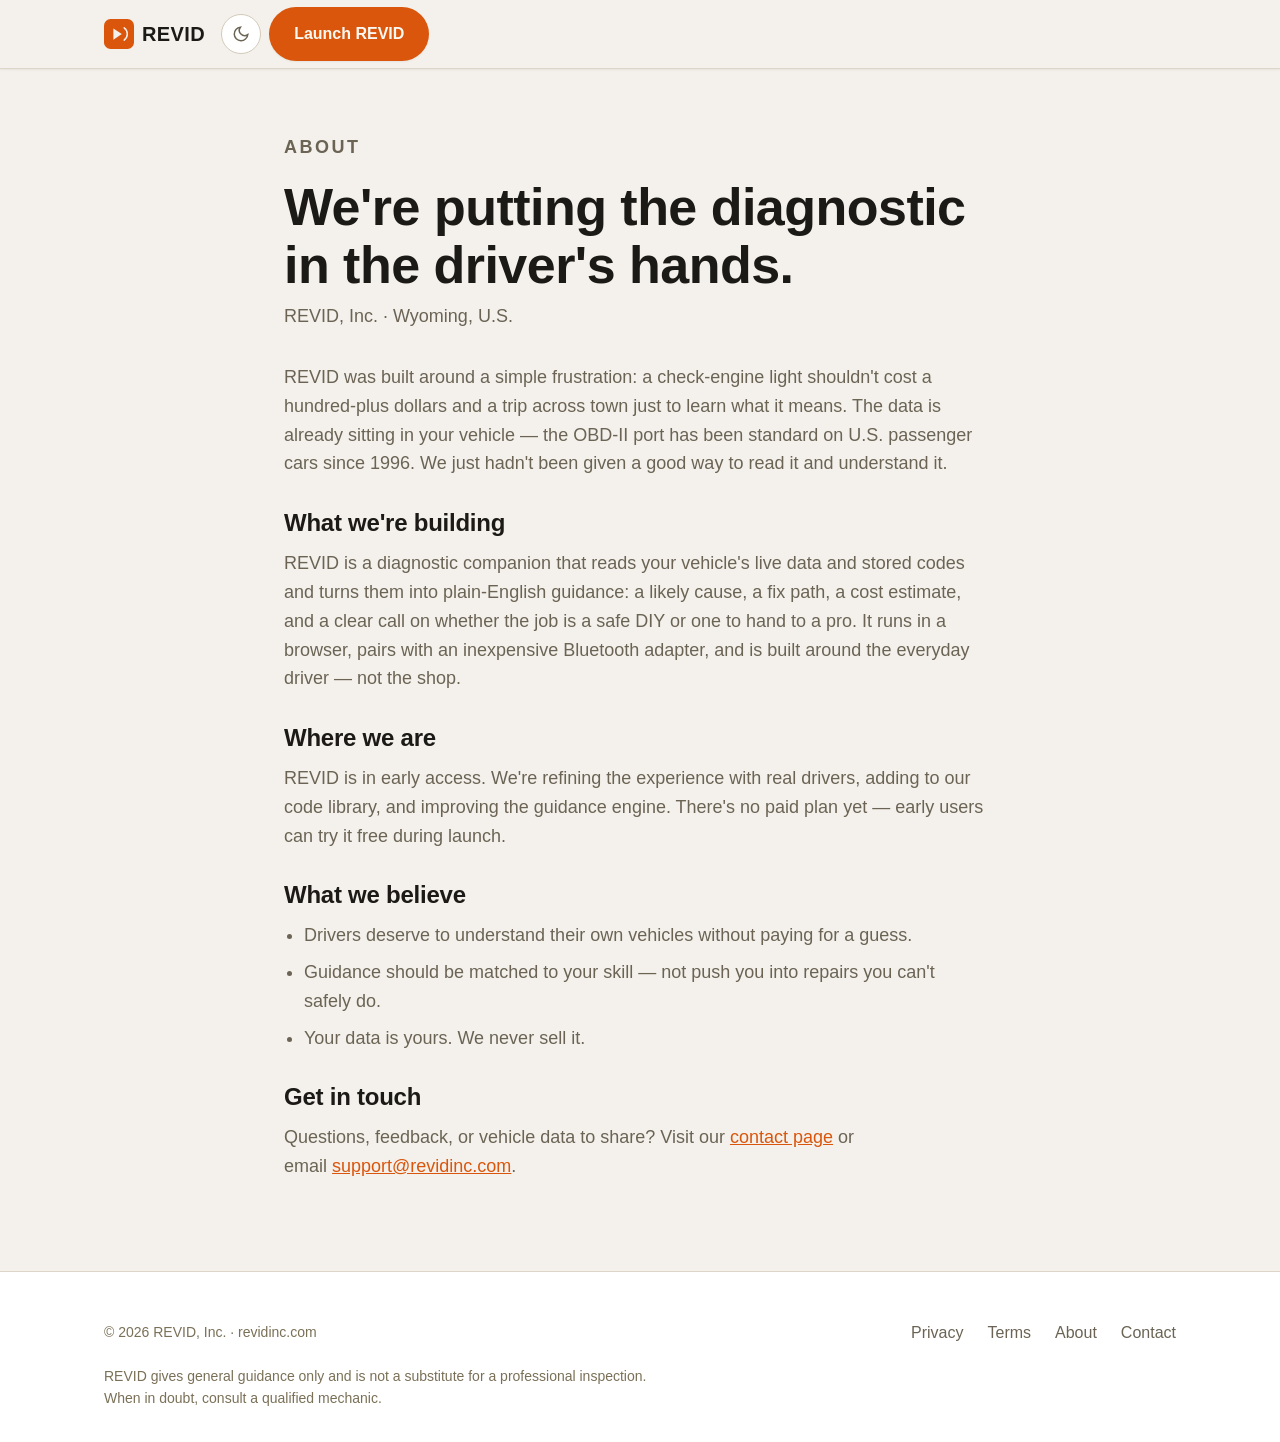
==== about.html @ e840b233 "REVID marketing landing page + legal pages (revidinc.com)" ====
<!doctype html>
<html lang="en">
  <head>
    <meta charset="UTF-8" />
    <meta name="viewport" content="width=device-width, initial-scale=1.0" />
    <title>About — REVID</title>
    <meta name="description" content="REVID is building the diagnostic companion that helps everyday drivers know whether to fix a vehicle themselves or call a shop." />
    <meta name="theme-color" content="#d9560c" />
    <link rel="icon" href="data:image/svg+xml,%3Csvg xmlns='http://www.w3.org/2000/svg' viewBox='0 0 32 32'%3E%3Crect width='32' height='32' rx='7' fill='%23E8600A'/%3E%3Cpath d='M10 22V10l9 6-9 6z' fill='%23151311'/%3E%3Cpath d='M21.5 9.5a8 8 0 010 13' stroke='%23151311' stroke-width='1.6' stroke-linecap='round' fill='none'/%3E%3C/svg%3E" />
    <link rel="preconnect" href="https://fonts.googleapis.com" />
    <link rel="preconnect" href="https://fonts.gstatic.com" crossorigin />
    <link rel="preconnect" href="https://api.fontshare.com" crossorigin />
    <link href="https://api.fontshare.com/v2/css?f[]=cabinet-grotesk@700,500,800&f[]=general-sans@400,500,600,700&display=swap" rel="stylesheet" />
    <link rel="stylesheet" href="base.css" />
    <link rel="stylesheet" href="style.css" />
  </head>
  <body>
    <header class="header is-scrolled">
      <div class="container header__inner">
        <a class="brand" href="index.html" aria-label="REVID home">
          <svg class="brand-mark" viewBox="0 0 32 32" fill="none" aria-hidden="true"><rect width="32" height="32" rx="7" fill="var(--color-primary)"/><path d="M10 22V10l9 6-9 6z" fill="var(--color-bg)"/><path d="M21.5 9.5a8 8 0 010 13" stroke="var(--color-bg)" stroke-width="1.6" stroke-linecap="round" fill="none"/></svg>
          <span class="brand-name">REVID</span>
        </a>
        <div class="header__actions">
          <button class="theme-toggle" type="button" data-theme-toggle aria-label="Switch to dark mode"><svg width="18" height="18" viewBox="0 0 24 24" fill="none" stroke="currentColor" stroke-width="2"><path d="M21 12.79A9 9 0 1 1 11.21 3 7 7 0 0 0 21 12.79z"/></svg></button>
          <a class="btn btn--primary" href="https://www.perplexity.ai/computer/a/revid-CUBBGWYcSwKkNZOk7TjBsw" target="_blank" rel="noopener noreferrer">Launch REVID</a>
        </div>
      </div>
    </header>

    <main>
      <section class="legal">
        <div class="container prose">
          <p class="eyebrow">About</p>
          <h1 class="legal__title">We're putting the diagnostic in the driver's hands.</h1>
          <p class="legal__meta">REVID, Inc. · Wyoming, U.S.</p>

          <p>REVID was built around a simple frustration: a check-engine light shouldn't cost a hundred-plus dollars and a trip across town just to learn what it means. The data is already sitting in your vehicle — the OBD-II port has been standard on U.S. passenger cars since 1996. We just hadn't been given a good way to read it and understand it.</p>

          <h2>What we're building</h2>
          <p>REVID is a diagnostic companion that reads your vehicle's live data and stored codes and turns them into plain-English guidance: a likely cause, a fix path, a cost estimate, and a clear call on whether the job is a safe DIY or one to hand to a pro. It runs in a browser, pairs with an inexpensive Bluetooth adapter, and is built around the everyday driver — not the shop.</p>

          <h2>Where we are</h2>
          <p>REVID is in early access. We're refining the experience with real drivers, adding to our code library, and improving the guidance engine. There's no paid plan yet — early users can try it free during launch.</p>

          <h2>What we believe</h2>
          <ul>
            <li>Drivers deserve to understand their own vehicles without paying for a guess.</li>
            <li>Guidance should be matched to your skill — not push you into repairs you can't safely do.</li>
            <li>Your data is yours. We never sell it.</li>
          </ul>

          <h2>Get in touch</h2>
          <p>Questions, feedback, or vehicle data to share? Visit our <a href="contact.html">contact page</a> or email <a href="mailto:support@revidinc.com">support@revidinc.com</a>.</p>
        </div>
      </section>
    </main>

    <footer class="footer">
      <div class="container">
        <div class="footer__bottom" style="margin-top:0;border-top:none;padding-top:0">
          <span>© 2026 REVID, Inc. · revidinc.com</span>
          <nav class="footer__links" aria-label="Legal and company" style="justify-content:flex-end">
            <a href="privacy.html">Privacy</a>
            <a href="terms.html">Terms</a>
            <a href="about.html">About</a>
            <a href="contact.html">Contact</a>
          </nav>
        </div>
        <p class="footer__disclaimer">REVID gives general guidance only and is not a substitute for a professional inspection. When in doubt, consult a qualified mechanic.</p>
      </div>
    </footer>

    <script>
      (function(){var r=document.documentElement;var t=document.querySelector('[data-theme-toggle]');var d=matchMedia('(prefers-color-scheme:dark)').matches?'dark':'light';r.setAttribute('data-theme',d);if(t){t.addEventListener('click',function(){d=d==='dark'?'light':'dark';r.setAttribute('data-theme',d);t.setAttribute('aria-label','Switch to '+(d==='dark'?'light':'dark')+' mode');});}})();
    </script>
  </body>
</html>
---- base.css ----
/* REVID — base reset & base styles */
*, *::before, *::after { box-sizing: border-box; margin: 0; padding: 0; }

html {
  -webkit-text-size-adjust: none;
  text-size-adjust: none;
  -webkit-font-smoothing: antialiased;
  -moz-osx-font-smoothing: grayscale;
  text-rendering: optimizeLegibility;
  scroll-behavior: smooth;
  scroll-padding-top: 5rem;
}

body {
  min-height: 100dvh;
  line-height: 1.6;
  font-family: var(--font-body);
  font-size: var(--text-base);
  color: var(--color-text);
  background-color: var(--color-bg);
}

img, svg { display: block; max-width: 100%; height: auto; }
ul[role='list'], ol[role='list'] { list-style: none; }
input, button, textarea, select { font: inherit; color: inherit; }

a, button { transition: color .18s ease, background .18s ease, border-color .18s ease, box-shadow .18s ease, transform .18s ease; }

:focus-visible { outline: 2px solid var(--color-primary); outline-offset: 3px; border-radius: var(--radius-sm); }

::selection { background: var(--color-primary-highlight); color: var(--color-text); }

h1, h2, h3, h4 { font-family: var(--font-display); line-height: 1.12; text-wrap: balance; font-weight: 700; letter-spacing: -0.01em; }
p, li, figcaption { text-wrap: pretty; max-width: 72ch; }

@media (prefers-reduced-motion: reduce) {
  *, *::before, *::after { animation-duration: .01ms !important; transition-duration: .01ms !important; scroll-behavior: auto !important; }
}
---- style.css ----
/* ==========================================================================
   REVID marketing site — design tokens + components
   Palette: industrial charcoal + safety-orange accent (matches the REVID app)
   ========================================================================== */

:root,
[data-theme='light'] {
  --color-bg: #f4f1ec;
  --color-surface: #ffffff;
  --color-surface-2: #fbf9f5;
  --color-surface-offset: #ece7dd;
  --color-divider: #ddd6c8;
  --color-border: #d2c9b8;

  --color-text: #1c1a16;
  --color-text-muted: #6b6455;
  --color-text-faint: #7a7057;
  --color-text-inverse: #fbf8f2;

  --color-primary: #d9560c;
  --color-primary-hover: #b8480a;
  --color-primary-active: #963c08;
  --color-primary-highlight: #f6ddc9;

  --color-success: #3f7a3a;
  --color-success-highlight: #d9e8d3;
  --color-warning: #b8860b;
  --color-warning-highlight: #f0e0b0;
  --color-error: #b3261e;

  --radius-sm: 0.4rem;
  --radius-md: 0.7rem;
  --radius-lg: 1.1rem;
  --radius-full: 9999px;

  --shadow-sm: 0 1px 2px rgba(28,26,22,.06);
  --shadow-md: 0 6px 18px rgba(28,26,22,.09);
  --shadow-lg: 0 16px 40px rgba(28,26,22,.14);

  --font-display: 'Cabinet Grotesk', 'General Sans', sans-serif;
  --font-body: 'General Sans', 'Helvetica Neue', sans-serif;

  --text-xs: clamp(0.75rem, 0.7rem + 0.25vw, 0.875rem);
  --text-sm: clamp(0.875rem, 0.8rem + 0.35vw, 1rem);
  --text-base: clamp(1rem, 0.95rem + 0.25vw, 1.125rem);
  --text-lg: clamp(1.125rem, 1rem + 0.75vw, 1.5rem);
  --text-xl: clamp(1.5rem, 1.2rem + 1.25vw, 2.25rem);
  --text-2xl: clamp(2rem, 1.3rem + 2.6vw, 3.25rem);

  --space-1: .25rem; --space-2: .5rem; --space-3: .75rem; --space-4: 1rem;
  --space-5: 1.25rem; --space-6: 1.5rem; --space-8: 2rem; --space-10: 2.5rem;
  --space-12: 3rem; --space-16: 4rem; --space-20: 5rem; --space-24: 6rem;

  --content: 1120px;
}

[data-theme='dark'] {
  --color-bg: #17140f;
  --color-surface: #1e1a14;
  --color-surface-2: #221d16;
  --color-surface-offset: #29231a;
  --color-divider: #342c20;
  --color-border: #3d3325;

  --color-text: #f1ece1;
  --color-text-muted: #b3a790;
  --color-text-faint: #7a7057;
  --color-text-inverse: #1c1a16;

  --color-primary: #ef7b2e;
  --color-primary-hover: #f5934f;
  --color-primary-active: #f8a86c;
  --color-primary-highlight: #4a3420;

  --color-success: #79c26e;
  --color-success-highlight: #2b3d24;
  --color-warning: #e0b843;
  --color-warning-highlight: #4a3d1c;
  --color-error: #e5645c;

  --shadow-sm: 0 1px 2px rgba(0,0,0,.3);
  --shadow-md: 0 6px 18px rgba(0,0,0,.35);
  --shadow-lg: 0 16px 40px rgba(0,0,0,.5);
}

/* ---------- Layout ---------- */
.container { width: 100%; max-width: var(--content); margin-inline: auto; padding-inline: var(--space-6); }
.section { padding-block: clamp(var(--space-12), 7vw, var(--space-24)); }
.section--tight { padding-block: clamp(var(--space-10), 5vw, var(--space-16)); }
.eyebrow { display: inline-flex; align-items: center; gap: var(--space-2); font-family: var(--font-body); font-size: var(--text-xs); font-weight: 600; letter-spacing: .14em; text-transform: uppercase; color: var(--color-primary); margin-bottom: var(--space-4); }
.section-title { font-size: var(--text-xl); margin-bottom: var(--space-4); }
.section-lead { color: var(--color-text-muted); font-size: var(--text-lg); max-width: 60ch; }
.section-head { margin-bottom: clamp(var(--space-8), 4vw, var(--space-12)); }

/* ---------- Header ---------- */
.header {
  position: sticky; top: 0; z-index: 50;
  background: color-mix(in oklab, var(--color-bg) 88%, transparent);
  backdrop-filter: blur(12px);
  border-bottom: 1px solid transparent;
  transition: border-color .25s ease, box-shadow .25s ease;
}
.header.is-scrolled { border-bottom-color: var(--color-divider); box-shadow: var(--shadow-sm); }
.header__inner { display: flex; align-items: center; gap: var(--space-4); height: 4.25rem; }
.brand { display: inline-flex; align-items: center; gap: var(--space-2); text-decoration: none; color: var(--color-text); }
.brand-mark { width: 30px; height: 30px; flex: none; }
.brand-name { font-family: var(--font-display); font-weight: 800; font-size: 1.25rem; letter-spacing: .02em; }
.header__nav { display: none; margin-left: auto; gap: var(--space-6); }
.header__nav a { color: var(--color-text-muted); text-decoration: none; font-size: var(--text-sm); font-weight: 500; }
.header__nav a:hover { color: var(--color-text); }
.header__actions { margin-left: auto; display: flex; align-items: center; gap: var(--space-2); }
.theme-toggle { display: inline-flex; align-items: center; justify-content: center; width: 2.5rem; height: 2.5rem; border-radius: var(--radius-full); border: 1px solid var(--color-border); background: var(--color-surface); color: var(--color-text-muted); }
.theme-toggle:hover { color: var(--color-text); border-color: var(--color-text-faint); }
@media (min-width: 880px) { .header__nav { display: flex; } .header__actions { margin-left: 0; } }

/* ---------- Buttons ---------- */
.btn { display: inline-flex; align-items: center; justify-content: center; gap: var(--space-2); font-family: var(--font-body); font-size: var(--text-sm); font-weight: 600; text-decoration: none; border-radius: var(--radius-full); padding: .8rem 1.5rem; min-height: 2.75rem; cursor: pointer; border: 1px solid transparent; white-space: nowrap; }
.btn--primary { background: var(--color-primary); color: var(--color-text-inverse); box-shadow: var(--shadow-sm); }
.btn--primary:hover { background: var(--color-primary-hover); }
.btn--primary:active { background: var(--color-primary-active); transform: translateY(1px); }
.btn--ghost { background: transparent; color: var(--color-text); border-color: var(--color-border); }
.btn--ghost:hover { border-color: var(--color-text-faint); background: var(--color-surface-offset); }
.btn--lg { padding: 1rem 1.85rem; min-height: 3.1rem; font-size: var(--text-base); }

/* ---------- Hero ---------- */
.hero { position: relative; padding-top: clamp(var(--space-10), 6vw, var(--space-20)); padding-bottom: clamp(var(--space-12), 7vw, var(--space-24)); overflow: hidden; }
.hero__grid { display: grid; gap: clamp(var(--space-10), 5vw, var(--space-16)); align-items: center; }
@media (min-width: 920px) { .hero__grid { grid-template-columns: 1.05fr .95fr; } }
.hero__title { font-size: var(--text-2xl); margin-bottom: var(--space-5); }
.hero__sub { font-size: var(--text-lg); color: var(--color-text-muted); max-width: 46ch; margin-bottom: var(--space-8); }
.hero__cta { display: flex; flex-wrap: wrap; gap: var(--space-3); align-items: center; margin-bottom: var(--space-5); }
.hero__trust { display: flex; flex-wrap: wrap; gap: var(--space-4) var(--space-6); color: var(--color-text-muted); font-size: var(--text-sm); }
.hero__trust li { display: flex; align-items: center; gap: var(--space-2); }
.dot { width: 7px; height: 7px; border-radius: 50%; background: var(--color-success); flex: none; }

/* ---------- Mock dashboard card ---------- */
.dash { background: var(--color-surface); border: 1px solid var(--color-border); border-radius: var(--radius-lg); box-shadow: var(--shadow-lg); overflow: hidden; }
.dash__bar { display: flex; align-items: center; gap: var(--space-3); padding: var(--space-4) var(--space-5); border-bottom: 1px solid var(--color-divider); background: var(--color-surface-2); }
.dash__vin { font-size: var(--text-xs); color: var(--color-text-muted); font-variant-numeric: tabular-nums; }
.dash__live { margin-left: auto; display: inline-flex; align-items: center; gap: var(--space-2); font-size: var(--text-xs); font-weight: 600; color: var(--color-success); }
.dash__live .dot { background: var(--color-success); box-shadow: 0 0 0 0 color-mix(in oklab, var(--color-success) 60%, transparent); animation: pulse 1.8s infinite; }
@keyframes pulse { 0% { box-shadow: 0 0 0 0 color-mix(in oklab, var(--color-success) 55%, transparent); } 70% { box-shadow: 0 0 0 7px transparent; } 100% { box-shadow: 0 0 0 0 transparent; } }
.dash__body { padding: var(--space-5); display: grid; gap: var(--space-4); }
.gauges { display: grid; grid-template-columns: repeat(2, 1fr); gap: var(--space-3); }
.gauge { background: var(--color-surface-2); border: 1px solid var(--color-divider); border-radius: var(--radius-md); padding: var(--space-3) var(--space-4); }
.gauge__label { font-size: var(--text-xs); color: var(--color-text-muted); text-transform: uppercase; letter-spacing: .08em; }
.gauge__value { font-family: var(--font-display); font-weight: 700; font-size: 1.35rem; font-variant-numeric: tabular-nums; }
.gauge__unit { font-size: var(--text-sm); color: var(--color-text-muted); font-weight: 500; margin-left: .15rem; }
.diag { border: 1px solid var(--color-divider); border-radius: var(--radius-md); padding: var(--space-4) var(--space-5); background: var(--color-surface); }
.diag__head { display: flex; align-items: center; gap: var(--space-2); font-size: var(--text-sm); font-weight: 600; margin-bottom: var(--space-2); }
.chip { display: inline-flex; align-items: center; gap: var(--space-1); font-size: var(--text-xs); font-weight: 600; padding: .2rem .6rem; border-radius: var(--radius-full); }
.chip--ok { background: var(--color-success-highlight); color: var(--color-success); }
.chip--warn { background: var(--color-warning-highlight); color: var(--color-warning); }
.diag__cause { font-weight: 600; margin-bottom: var(--space-1); }
.diag__verdict { display: flex; align-items: center; gap: var(--space-2); color: var(--color-text-muted); font-size: var(--text-sm); }
.cost { display: flex; align-items: baseline; justify-content: space-between; gap: var(--space-3); padding-top: var(--space-3); border-top: 1px solid var(--color-divider); }
.cost__label { font-size: var(--text-sm); color: var(--color-text-muted); }
.cost__value { font-family: var(--font-display); font-weight: 700; font-variant-numeric: tabular-nums; }

/* ---------- Problem / agitation ---------- */
.problem { background: var(--color-surface); border-block: 1px solid var(--color-divider); }
.problem__grid { display: grid; gap: var(--space-6); align-items: center; }
@media (min-width: 880px) { .problem__grid { grid-template-columns: 1.2fr 1fr; } }
.problem__title { font-size: var(--text-xl); }
.problem__title em { font-style: normal; color: var(--color-primary); }
.stat { display: grid; gap: var(--space-1); }
.stat__num { font-family: var(--font-display); font-weight: 800; font-size: 2.4rem; color: var(--color-primary); line-height: 1; }
.stat__cap { color: var(--color-text-muted); font-size: var(--text-sm); }

/* ---------- Steps ---------- */
.steps { display: grid; gap: var(--space-5); counter-reset: step; }
@media (min-width: 820px) { .steps { grid-template-columns: repeat(3, 1fr); } }
.step { background: var(--color-surface); border: 1px solid var(--color-border); border-radius: var(--radius-lg); padding: var(--space-6); }
.step__num { display: inline-flex; align-items: center; justify-content: center; width: 2.25rem; height: 2.25rem; border-radius: var(--radius-full); background: var(--color-primary); color: var(--color-text-inverse); font-family: var(--font-display); font-weight: 700; margin-bottom: var(--space-4); }
.step__title { font-size: var(--text-lg); margin-bottom: var(--space-2); }
.step__text { color: var(--color-text-muted); font-size: var(--text-sm); }

/* ---------- Need / audience rows ---------- */
.need { display: grid; gap: var(--space-4); }
@media (min-width: 820px) { .need { grid-template-columns: repeat(3, 1fr); } }
.need__item { display: flex; gap: var(--space-3); align-items: flex-start; padding: var(--space-5); background: var(--color-surface); border: 1px solid var(--color-border); border-radius: var(--radius-md); }
.need__icon { flex: none; width: 2.5rem; height: 2.5rem; }
.need__title { font-weight: 600; font-size: var(--text-sm); margin-bottom: 2px; }
.need__text { color: var(--color-text-muted); font-size: var(--text-sm); }

/* ---------- Feature grid ---------- */
.features { display: grid; gap: var(--space-4); }
@media (min-width: 720px) { .features { grid-template-columns: repeat(2, 1fr); } }
@media (min-width: 1040px) { .features { grid-template-columns: repeat(3, 1fr); } }
.feature { background: var(--color-surface); border: 1px solid var(--color-border); border-radius: var(--radius-lg); padding: var(--space-6); }
.feature__icon { width: 2.5rem; height: 2.5rem; margin-bottom: var(--space-4); color: var(--color-primary); }
.feature__title { font-size: var(--text-lg); margin-bottom: var(--space-2); }
.feature__text { color: var(--color-text-muted); font-size: var(--text-sm); }

/* ---------- Not-a-mechanic callout ---------- */
.callout { display: grid; gap: var(--space-3); background: var(--color-warning-highlight); border: 1px solid color-mix(in oklab, var(--color-warning) 35%, transparent); border-left: 4px solid var(--color-warning); border-radius: var(--radius-md); padding: var(--space-5) var(--space-6); }
.callout__title { display: flex; align-items: center; gap: var(--space-2); font-weight: 600; color: var(--color-warning); }
.callout__text { color: var(--color-text); font-size: var(--text-sm); }

/* ---------- Early access / CTA band ---------- */
.band { background: var(--color-surface-offset); border: 1px solid var(--color-divider); border-radius: var(--radius-lg); padding: clamp(var(--space-8), 5vw, var(--space-16)); text-align: center; }
.band__title { font-size: var(--text-xl); margin-bottom: var(--space-3); }
.band__text { color: var(--color-text-muted); margin-inline: auto; margin-bottom: var(--space-6); }
.cta-band { background: var(--color-text); color: var(--color-text-inverse); border-radius: var(--radius-lg); padding: clamp(var(--space-10), 6vw, var(--space-20)); text-align: center; }
.cta-band__title { font-size: var(--text-xl); color: var(--color-text-inverse); margin-bottom: var(--space-3); }
.cta-band__text { color: color-mix(in oklab, var(--color-text-inverse) 75%, transparent); margin-inline: auto; margin-bottom: var(--space-6); }

/* ---------- FAQ ---------- */
.faq { display: grid; gap: var(--space-3); max-width: 760px; margin-inline: auto; }
.faq details { background: var(--color-surface); border: 1px solid var(--color-border); border-radius: var(--radius-md); padding: var(--space-4) var(--space-5); }
.faq summary { cursor: pointer; font-weight: 600; list-style: none; display: flex; justify-content: space-between; gap: var(--space-4); align-items: center; }
.faq summary::-webkit-details-marker { display: none; }
.faq summary::after { content: '+'; font-family: var(--font-display); font-weight: 700; color: var(--color-primary); transition: transform .2s ease; }
.faq details[open] summary::after { transform: rotate(45deg); }
.faq__a { color: var(--color-text-muted); font-size: var(--text-sm); margin-top: var(--space-3); padding-top: var(--space-3); border-top: 1px solid var(--color-divider); }

/* ---------- Footer ---------- */
.footer { background: var(--color-surface); border-top: 1px solid var(--color-divider); padding-block: var(--space-12) var(--space-8); }
.footer__grid { display: grid; gap: var(--space-8); }
@media (min-width: 760px) { .footer__grid { grid-template-columns: 1.4fr 1fr; } }
.footer__brand { display: flex; align-items: center; gap: var(--space-2); margin-bottom: var(--space-3); }
.footer__about { color: var(--color-text-muted); font-size: var(--text-sm); max-width: 46ch; }
.footer__links { display: flex; flex-wrap: wrap; gap: var(--space-4) var(--space-6); }
.footer__links a { color: var(--color-text-muted); text-decoration: none; font-size: var(--text-sm); }
.footer__links a:hover { color: var(--color-text); }
.footer__bottom { margin-top: var(--space-10); padding-top: var(--space-5); border-top: 1px solid var(--color-divider); display: flex; flex-wrap: wrap; gap: var(--space-2); justify-content: space-between; align-items: center; color: var(--color-text-faint); font-size: var(--text-xs); }
.footer__disclaimer { color: var(--color-text-faint); font-size: var(--text-xs); margin-top: var(--space-5); max-width: 70ch; }

/* ---------- Legal pages ---------- */
.legal { padding-top: clamp(var(--space-10), 5vw, var(--space-16)); padding-bottom: clamp(var(--space-12), 7vw, var(--space-24)); }
.legal__title { font-size: var(--text-2xl); margin-bottom: var(--space-2); }
.legal__meta { color: var(--color-text-muted); font-size: var(--text-sm); margin-bottom: var(--space-8); }
.legal h2 { font-size: var(--text-lg); margin-top: var(--space-8); margin-bottom: var(--space-3); }
.legal p, .legal li { color: var(--color-text-muted); font-size: var(--text-base); }
.legal ul { display: grid; gap: var(--space-2); padding-left: var(--space-5); list-style: disc; }
.legal a { color: var(--color-primary); }
.prose { max-width: 760px; }

/* ---------- Reveal animation ---------- */
[data-reveal] { opacity: 0; transform: translateY(14px); transition: opacity .6s ease, transform .6s cubic-bezier(.16,1,.3,1); }
[data-reveal].in { opacity: 1; transform: none; }
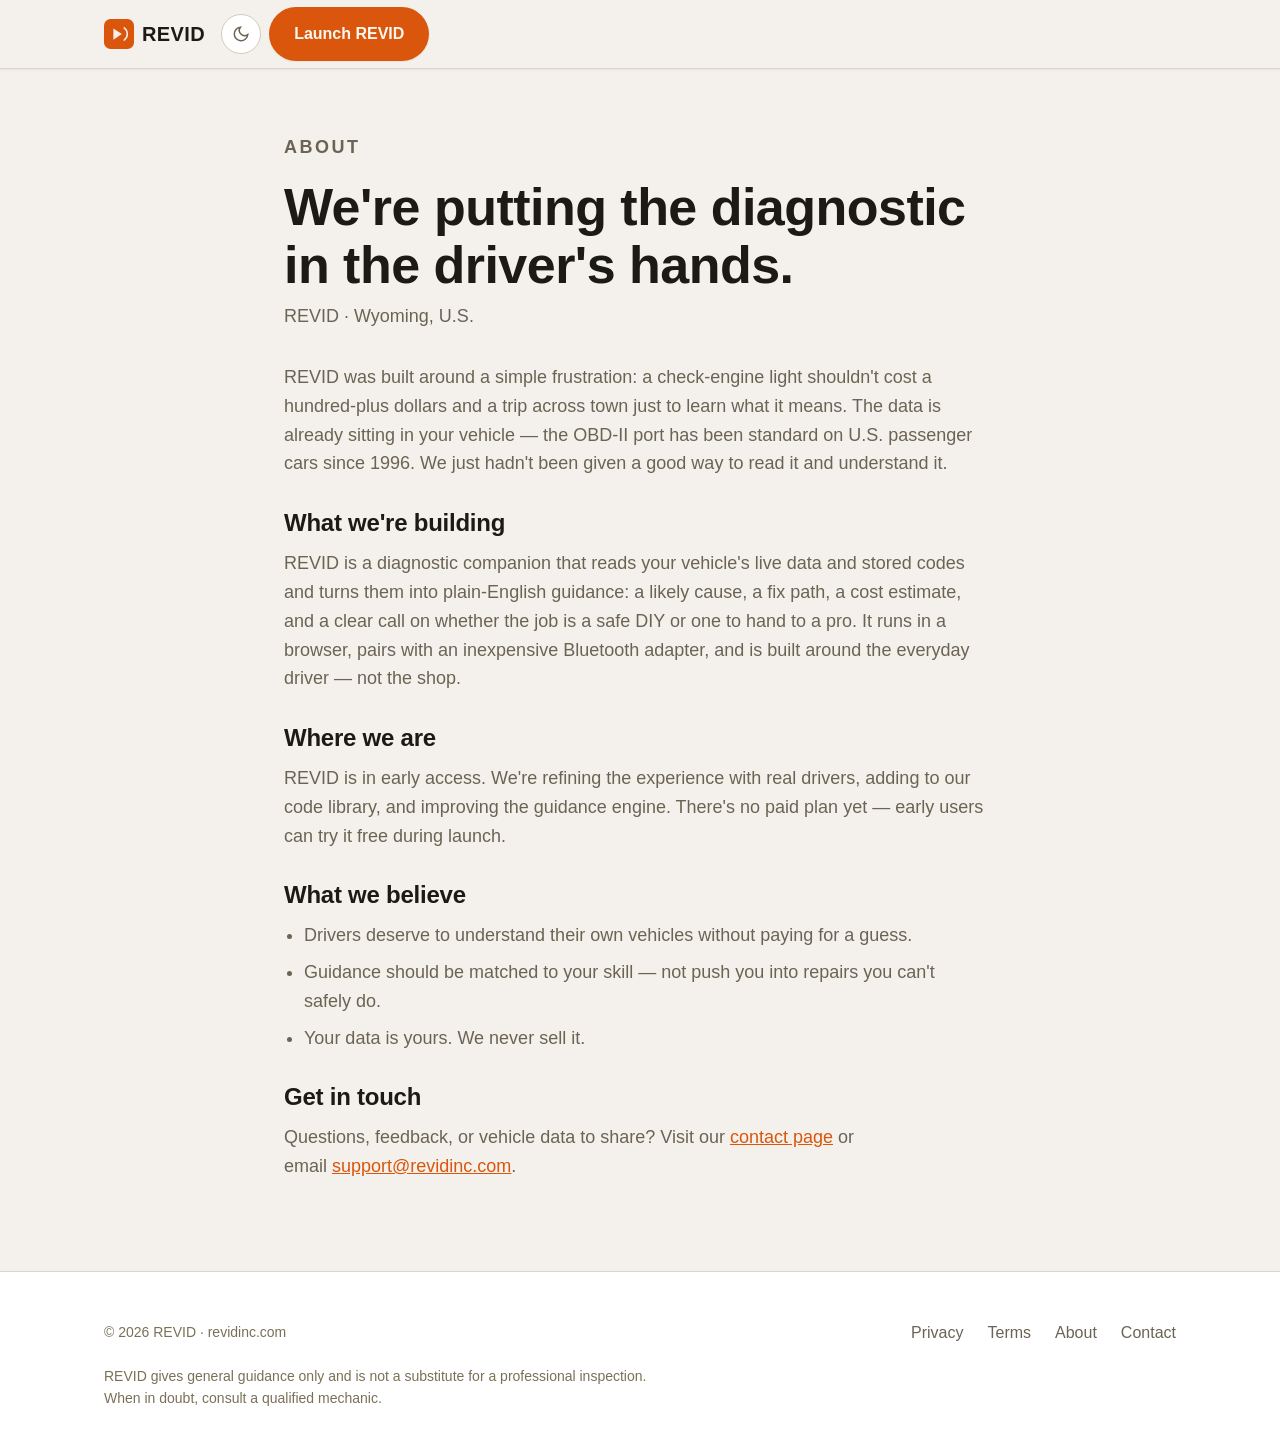
==== commit 93a8c6e5: "Initial marketing site deploy — revidinc.com" ====
--- a/about.html
+++ b/about.html
@@ -23,7 +23,7 @@
         </a>
         <div class="header__actions">
           <button class="theme-toggle" type="button" data-theme-toggle aria-label="Switch to dark mode"><svg width="18" height="18" viewBox="0 0 24 24" fill="none" stroke="currentColor" stroke-width="2"><path d="M21 12.79A9 9 0 1 1 11.21 3 7 7 0 0 0 21 12.79z"/></svg></button>
-          <a class="btn btn--primary" href="https://www.perplexity.ai/computer/a/revid-CUBBGWYcSwKkNZOk7TjBsw" target="_blank" rel="noopener noreferrer">Launch REVID</a>
+          <a class="btn btn--primary" href="https://app.revidinc.com" target="_blank" rel="noopener noreferrer">Launch REVID</a>
         </div>
       </div>
     </header>
@@ -33,7 +33,7 @@
         <div class="container prose">
           <p class="eyebrow">About</p>
           <h1 class="legal__title">We're putting the diagnostic in the driver's hands.</h1>
-          <p class="legal__meta">REVID, Inc. · Wyoming, U.S.</p>
+          <p class="legal__meta">REVID · Wyoming, U.S.</p>
 
           <p>REVID was built around a simple frustration: a check-engine light shouldn't cost a hundred-plus dollars and a trip across town just to learn what it means. The data is already sitting in your vehicle — the OBD-II port has been standard on U.S. passenger cars since 1996. We just hadn't been given a good way to read it and understand it.</p>
 
@@ -59,7 +59,7 @@
     <footer class="footer">
       <div class="container">
         <div class="footer__bottom" style="margin-top:0;border-top:none;padding-top:0">
-          <span>© 2026 REVID, Inc. · revidinc.com</span>
+          <span>© 2026 REVID · revidinc.com</span>
           <nav class="footer__links" aria-label="Legal and company" style="justify-content:flex-end">
             <a href="privacy.html">Privacy</a>
             <a href="terms.html">Terms</a>
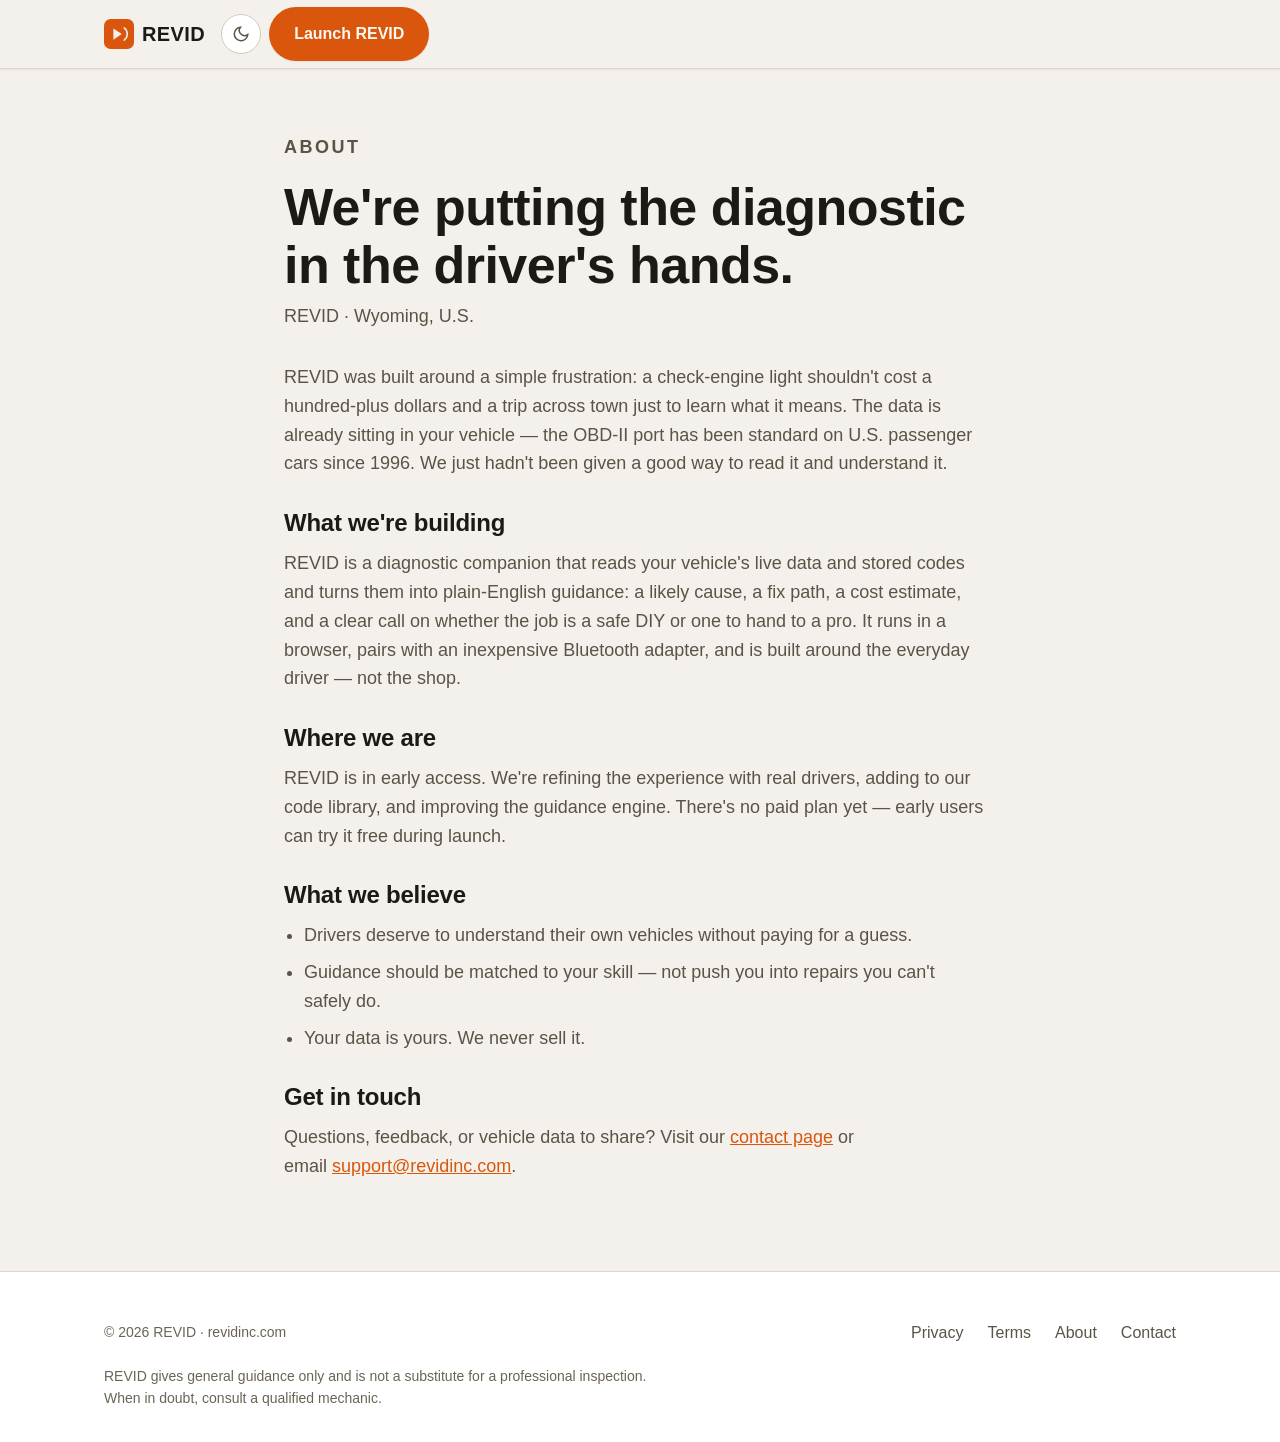
==== commit 1cd40ed6: "seo: add robots.txt, sitemap.xml, canonical URLs, og:url, twitter meta tags - robots.txt allows all " ====
--- a/about.html
+++ b/about.html
@@ -6,7 +6,8 @@
     <title>About — REVID</title>
     <meta name="description" content="REVID is building the diagnostic companion that helps everyday drivers know whether to fix a vehicle themselves or call a shop." />
     <meta name="theme-color" content="#d9560c" />
-    <link rel="icon" href="data:image/svg+xml,%3Csvg xmlns='http://www.w3.org/2000/svg' viewBox='0 0 32 32'%3E%3Crect width='32' height='32' rx='7' fill='%23E8600A'/%3E%3Cpath d='M10 22V10l9 6-9 6z' fill='%23151311'/%3E%3Cpath d='M21.5 9.5a8 8 0 010 13' stroke='%23151311' stroke-width='1.6' stroke-linecap='round' fill='none'/%3E%3C/svg%3E" />
+    <link rel="canonical" href="https://revidinc.com/about.html" />
+    <link rel="icon" type="image/svg+xml" href="data:image/svg+xml,%3Csvg xmlns='http://www.w3.org/2000/svg' viewBox='0 0 32 32'%3E%3Crect width='32' height='32' rx='7' fill='%23E8600A'/%3E%3Cpath d='M10 22V10l9 6-9 6z' fill='%23151311'/%3E%3Cpath d='M21.5 9.5a8 8 0 010 13' stroke='%23151311' stroke-width='1.6' stroke-linecap='round' fill='none'/%3E%3C/svg%3E" />
     <link rel="preconnect" href="https://fonts.googleapis.com" />
     <link rel="preconnect" href="https://fonts.gstatic.com" crossorigin />
     <link rel="preconnect" href="https://api.fontshare.com" crossorigin />
--- a/style.css
+++ b/style.css
@@ -13,8 +13,8 @@
   --color-border: #d2c9b8;
 
   --color-text: #1c1a16;
-  --color-text-muted: #6b6455;
-  --color-text-faint: #7a7057;
+  --color-text-muted: #5a5447;
+  --color-text-faint: #6b6455;
   --color-text-inverse: #fbf8f2;
 
   --color-primary: #d9560c;
@@ -236,6 +236,27 @@
 .legal a { color: var(--color-primary); }
 .prose { max-width: 760px; }
 
-/* ---------- Reveal animation ---------- */
-[data-reveal] { opacity: 0; transform: translateY(14px); transition: opacity .6s ease, transform .6s cubic-bezier(.16,1,.3,1); }
+/* ---------- Pricing ---------- */
+.pricing { display: grid; grid-template-columns: 1fr 1fr; gap: var(--space-6); max-width: 760px; margin: var(--space-8) auto 0; }
+.pricing__card { position: relative; display: flex; flex-direction: column; padding: var(--space-8); border: 1px solid var(--color-border); border-radius: var(--radius-lg); background: var(--color-bg); }
+.pricing__card--featured { border-color: var(--color-primary); box-shadow: 0 4px 24px rgba(232,96,10,.12); }
+.pricing__badge { position: absolute; top: -12px; left: 50%; transform: translateX(-50%); background: var(--color-primary); color: #fff; font-size: 0.75rem; font-weight: 700; text-transform: uppercase; letter-spacing: .05em; padding: 4px 14px; border-radius: 99px; white-space: nowrap; }
+.pricing__head { margin-bottom: var(--space-4); }
+.pricing__name { font-size: var(--text-lg); font-weight: 700; margin-bottom: var(--space-2); }
+.pricing__price { display: flex; align-items: baseline; gap: 4px; }
+.pricing__amount { font-size: var(--text-2xl); font-weight: 800; font-family: var(--font-display); }
+.pricing__per { color: var(--color-text-muted); font-size: var(--text-sm); }
+.pricing__blurb { color: var(--color-text-muted); font-size: var(--text-sm); margin-bottom: var(--space-5); }
+.pricing__list { display: grid; gap: var(--space-3); margin-bottom: var(--space-6); }
+.pricing__list li { display: flex; align-items: flex-start; gap: var(--space-2); font-size: var(--text-sm); }
+.pricing__list .check { color: var(--color-primary); font-weight: 700; flex-shrink: 0; }
+.pricing__annual { text-align: center; color: var(--color-text-muted); font-size: var(--text-xs); margin-top: var(--space-3); }
+.pricing__annual strong { color: var(--color-text); }
+
+@media (max-width: 640px) {
+  .pricing { grid-template-columns: 1fr; }
+}
+
+/* ---------- Reveal animation (progressive — content always visible) ---------- */
+[data-reveal] { opacity: 1; transform: none; transition: opacity .6s ease, transform .6s cubic-bezier(.16,1,.3,1); }
 [data-reveal].in { opacity: 1; transform: none; }
